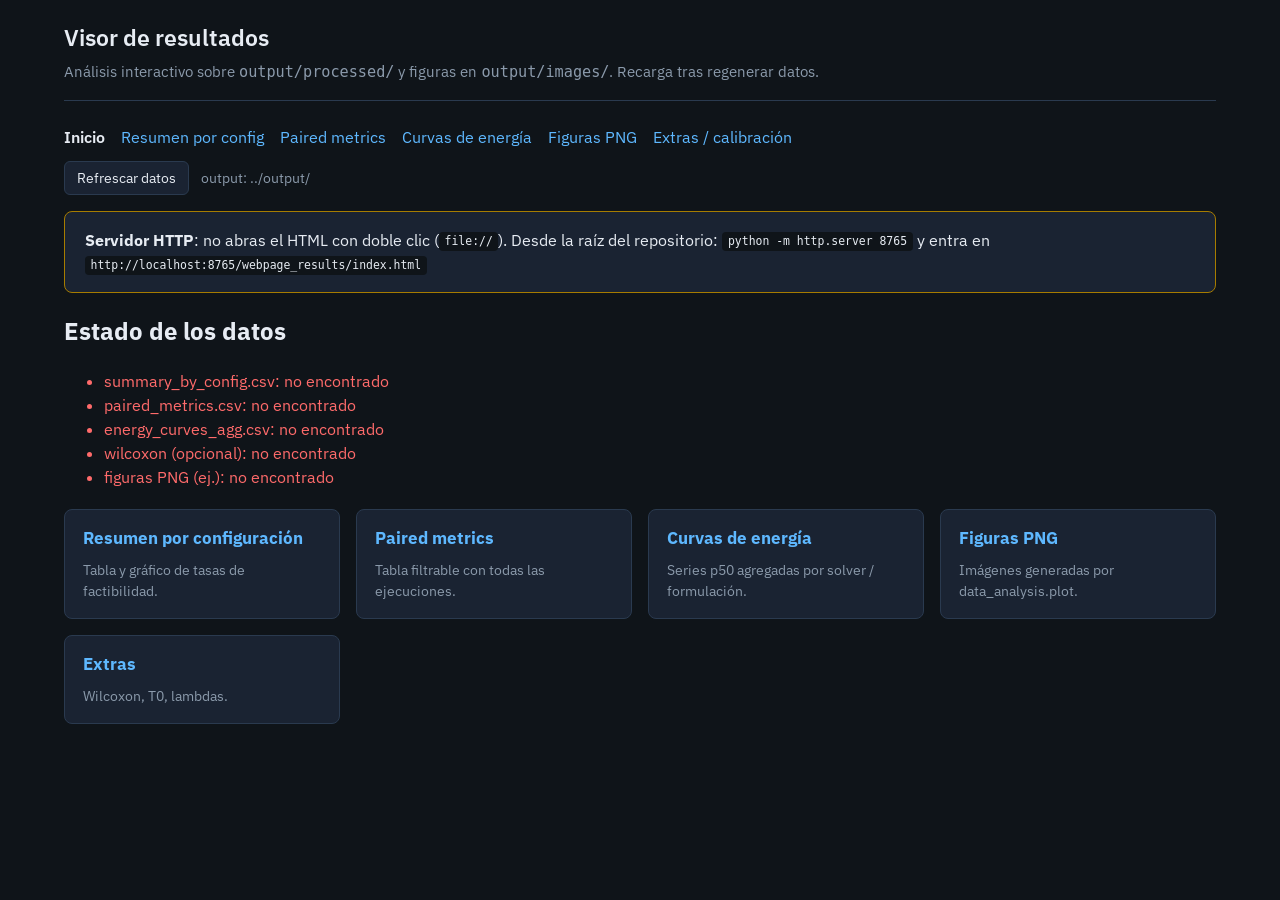
==== webpage_results/index.html @ 47a63ea1 "Local webpage for visualizing results" ====
<!DOCTYPE html>
<html lang="es">
  <head>
    <meta charset="utf-8" />
    <meta name="viewport" content="width=device-width, initial-scale=1" />
    <title>Resultados — Hotel TSP</title>
    <!--
      Abre vía HTTP local (fetch no funciona con file://). Ejemplo:
      cd <raíz del repo> && python -m http.server 8765
      Luego: http://localhost:8765/webpage_results/index.html
      Otro directorio de salida: ?output=/ruta/absoluta/output/
    -->
    <link rel="preconnect" href="https://fonts.googleapis.com" />
    <link
      href="https://fonts.googleapis.com/css2?family=IBM+Plex+Sans:wght@400;600&display=swap"
      rel="stylesheet"
    />
    <link rel="stylesheet" href="css/style.css" />
  </head>
  <body>
    <div class="wrap">
      <header class="site-header">
        <h1>Visor de resultados</h1>
        <p class="lede">
          Análisis interactivo sobre <code>output/processed/</code> y figuras en
          <code>output/images/</code>. Recarga tras regenerar datos.
        </p>
      </header>
      <nav id="site-nav" aria-label="Principal"></nav>

      <div class="callout warn">
        <strong>Servidor HTTP</strong>: no abras el HTML con doble clic (<code>file://</code>).
        Desde la raíz del repositorio:
        <code>python -m http.server 8765</code> y entra en
        <code>http://localhost:8765/webpage_results/index.html</code>
      </div>

      <h2>Estado de los datos</h2>
      <ul id="status-list">
        <li id="st-summary" class="muted">Comprobando…</li>
        <li id="st-paired" class="muted">Comprobando…</li>
        <li id="st-curves" class="muted">Comprobando…</li>
        <li id="st-wilcoxon" class="muted">Comprobando…</li>
        <li id="st-images" class="muted">Comprobando…</li>
      </ul>

      <div class="card-grid">
        <a class="card" href="summary.html">
          <h2>Resumen por configuración</h2>
          <p>Tabla y gráfico de tasas de factibilidad.</p>
        </a>
        <a class="card" href="paired.html">
          <h2>Paired metrics</h2>
          <p>Tabla filtrable con todas las ejecuciones.</p>
        </a>
        <a class="card" href="curves.html">
          <h2>Curvas de energía</h2>
          <p>Series p50 agregadas por solver / formulación.</p>
        </a>
        <a class="card" href="figures.html">
          <h2>Figuras PNG</h2>
          <p>Imágenes generadas por data_analysis.plot.</p>
        </a>
        <a class="card" href="extras.html">
          <h2>Extras</h2>
          <p>Wilcoxon, T0, lambdas.</p>
        </a>
      </div>
    </div>
    <script type="module" src="js/nav.js"></script>
    <script type="module" src="js/home.js"></script>
  </body>
</html>
---- webpage_results/css/style.css ----
:root {
  --bg: #0f1419;
  --surface: #1a2332;
  --text: #e7ecf3;
  --muted: #8b9aab;
  --accent: #5eb8ff;
  --border: #2a3a4f;
  --danger: #ff6b6b;
  --ok: #69db7c;
}

*,
*::before,
*::after {
  box-sizing: border-box;
}

body {
  margin: 0;
  font-family: "IBM Plex Sans", "Segoe UI", system-ui, sans-serif;
  background: var(--bg);
  color: var(--text);
  line-height: 1.5;
  min-height: 100vh;
}

a {
  color: var(--accent);
  text-decoration: none;
}

a:hover {
  text-decoration: underline;
}

.wrap {
  max-width: 1200px;
  margin: 0 auto;
  padding: 1.25rem 1.5rem 3rem;
}

header.site-header {
  border-bottom: 1px solid var(--border);
  margin-bottom: 1.5rem;
  padding-bottom: 1rem;
}

header.site-header h1 {
  margin: 0 0 0.35rem;
  font-size: 1.45rem;
  font-weight: 600;
}

header.site-header .lede {
  margin: 0;
  color: var(--muted);
  font-size: 0.95rem;
}

#site-nav .nav-list {
  display: flex;
  flex-wrap: wrap;
  gap: 0.5rem 1rem;
  list-style: none;
  margin: 0 0 0.75rem;
  padding: 0;
}

#site-nav .nav-list li.active a {
  color: var(--text);
  font-weight: 600;
}

.nav-meta {
  margin: 0;
  display: flex;
  flex-wrap: wrap;
  align-items: center;
  gap: 0.75rem;
  font-size: 0.85rem;
}

.btn {
  background: var(--surface);
  border: 1px solid var(--border);
  color: var(--text);
  padding: 0.35rem 0.75rem;
  border-radius: 6px;
  cursor: pointer;
  font: inherit;
}

.btn:hover {
  border-color: var(--accent);
}

.muted {
  color: var(--muted);
  font-size: 0.85rem;
}

.callout {
  background: var(--surface);
  border: 1px solid var(--border);
  border-radius: 8px;
  padding: 1rem 1.25rem;
  margin: 1rem 0;
}

.callout.warn {
  border-color: #a67c00;
}

.callout code {
  font-size: 0.88em;
  background: var(--bg);
  padding: 0.15rem 0.35rem;
  border-radius: 4px;
}

.card-grid {
  display: grid;
  grid-template-columns: repeat(auto-fill, minmax(240px, 1fr));
  gap: 1rem;
  margin-top: 1.25rem;
}

.card {
  background: var(--surface);
  border: 1px solid var(--border);
  border-radius: 8px;
  padding: 1rem 1.1rem;
}

.card h2 {
  margin: 0 0 0.5rem;
  font-size: 1.05rem;
}

.card p {
  margin: 0;
  font-size: 0.9rem;
  color: var(--muted);
}

.status-ok {
  color: var(--ok);
}

.status-bad {
  color: var(--danger);
}

.chart-box {
  position: relative;
  height: 360px;
  margin: 1rem 0;
}

.chart-box.tall {
  height: 420px;
}

.table-host {
  margin: 1rem 0;
  border: 1px solid var(--border);
  border-radius: 8px;
  overflow: hidden;
}

/* Tabulator dark tweaks */
.tabulator {
  font-size: 0.85rem;
  background: var(--surface) !important;
  border: none !important;
}

.tabulator .tabulator-header {
  background: var(--bg) !important;
  border-bottom: 1px solid var(--border) !important;
}

.tabulator .tabulator-row {
  background: var(--surface) !important;
  border-bottom: 1px solid var(--border) !important;
}

.tabulator .tabulator-row.tabulator-row-even {
  background: #151d28 !important;
}

.json-view {
  background: var(--bg);
  border: 1px solid var(--border);
  border-radius: 8px;
  padding: 1rem;
  overflow: auto;
  max-height: 480px;
  font-family: "IBM Plex Mono", ui-monospace, monospace;
  font-size: 0.8rem;
  white-space: pre-wrap;
  word-break: break-word;
}

.figure-grid {
  display: grid;
  grid-template-columns: repeat(auto-fill, minmax(320px, 1fr));
  gap: 1.25rem;
}

.figure-grid figure {
  margin: 0;
  background: var(--surface);
  border: 1px solid var(--border);
  border-radius: 8px;
  padding: 0.75rem;
}

.figure-grid img {
  width: 100%;
  height: auto;
  display: block;
  border-radius: 4px;
}

.figure-grid figcaption {
  margin-top: 0.5rem;
  font-size: 0.85rem;
  color: var(--muted);
}

.json-file-list {
  list-style: none;
  margin: 0;
  padding: 0;
}

.json-file-list li {
  margin: 0.35rem 0;
}
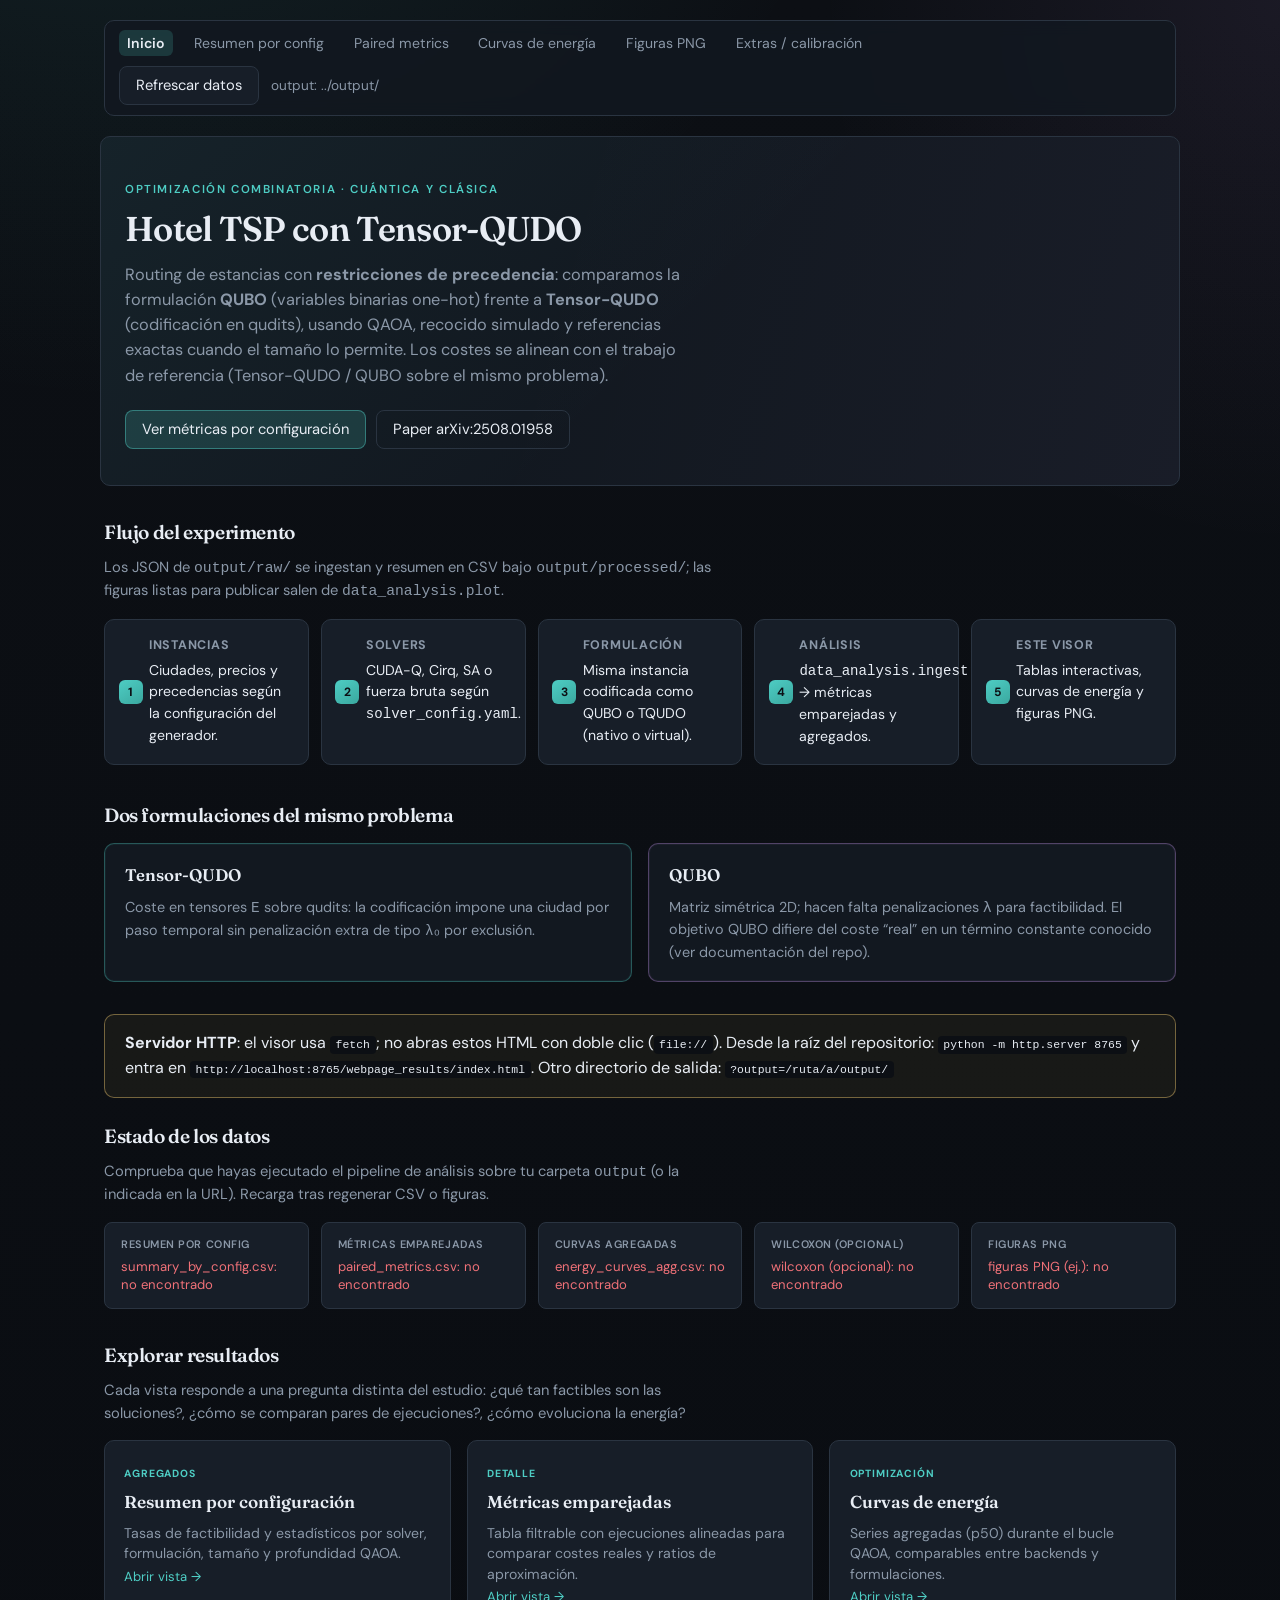
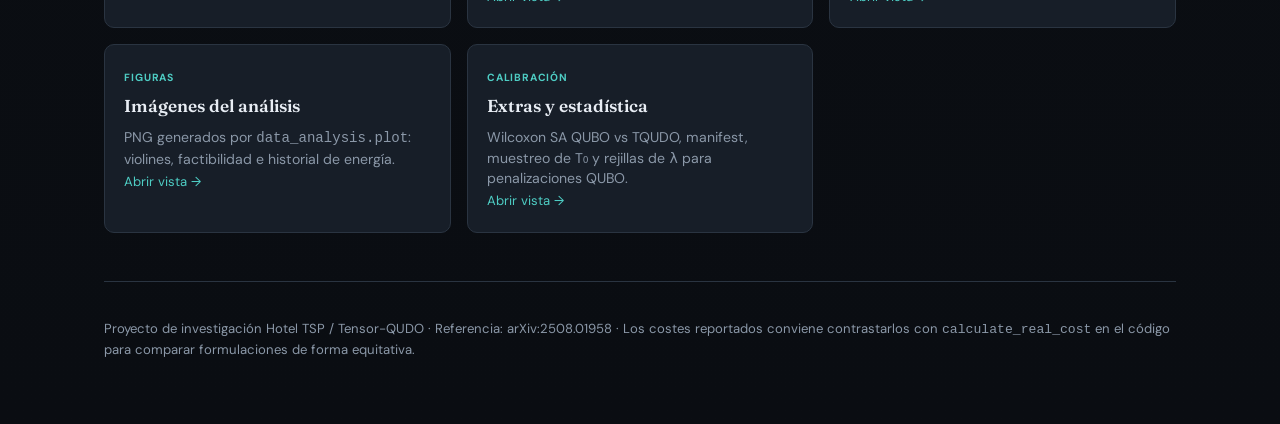
==== commit 02d26fe6: "Updated webpage" ====
--- a/webpage_results/index.html
+++ b/webpage_results/index.html
@@ -3,7 +3,11 @@
   <head>
     <meta charset="utf-8" />
     <meta name="viewport" content="width=device-width, initial-scale=1" />
-    <title>Resultados — Hotel TSP</title>
+    <meta
+      name="description"
+      content="Dashboard de resultados: Hotel TSP con Tensor-QUDO y QUBO — factibilidad, costes y curvas de energía."
+    />
+    <title>Resultados — Hotel TSP · Tensor-QUDO</title>
     <!--
       Abre vía HTTP local (fetch no funciona con file://). Ejemplo:
       cd <raíz del repo> && python -m http.server 8765
@@ -11,61 +15,195 @@
       Otro directorio de salida: ?output=/ruta/absoluta/output/
     -->
     <link rel="preconnect" href="https://fonts.googleapis.com" />
+    <link rel="preconnect" href="https://fonts.gstatic.com" crossorigin />
     <link
-      href="https://fonts.googleapis.com/css2?family=IBM+Plex+Sans:wght@400;600&display=swap"
+      href="https://fonts.googleapis.com/css2?family=DM+Sans:ital,opsz,wght@0,9..40,400;0,9..40,500;0,9..40,600;1,9..40,400&family=Fraunces:ital,opsz,wght@0,9..144,500;0,9..144,600;1,9..144,500&display=swap"
       rel="stylesheet"
     />
     <link rel="stylesheet" href="css/style.css" />
   </head>
   <body>
     <div class="wrap">
-      <header class="site-header">
-        <h1>Visor de resultados</h1>
-        <p class="lede">
-          Análisis interactivo sobre <code>output/processed/</code> y figuras en
-          <code>output/images/</code>. Recarga tras regenerar datos.
-        </p>
+      <nav id="site-nav" aria-label="Principal"></nav>
+
+      <header class="hero" role="banner">
+        <div class="hero-inner">
+          <p class="hero-kicker">Optimización combinatoria · cuántica y clásica</p>
+          <h1>Hotel TSP con Tensor-QUDO</h1>
+          <p class="hero-lede">
+            Routing de estancias con <strong>restricciones de precedencia</strong>: comparamos la
+            formulación <strong>QUBO</strong> (variables binarias one-hot) frente a
+            <strong>Tensor-QUDO</strong> (codificación en qudits), usando QAOA, recocido simulado y
+            referencias exactas cuando el tamaño lo permite. Los costes se alinean con el trabajo de
+            referencia (Tensor-QUDO / QUBO sobre el mismo problema).
+          </p>
+          <div class="hero-actions">
+            <a class="btn btn-primary" href="summary.html">Ver métricas por configuración</a>
+            <a
+              class="btn btn-ghost"
+              href="https://arxiv.org/abs/2508.01958"
+              target="_blank"
+              rel="noopener noreferrer"
+              >Paper arXiv:2508.01958</a
+            >
+          </div>
+        </div>
       </header>
-      <nav id="site-nav" aria-label="Principal"></nav>
+
+      <section class="pipeline" aria-labelledby="pipeline-heading">
+        <h2 id="pipeline-heading" class="section-title">Flujo del experimento</h2>
+        <p class="section-lede">
+          Los JSON de <code>output/raw/</code> se ingestan y resumen en CSV bajo
+          <code>output/processed/</code>; las figuras listas para publicar salen de
+          <code>data_analysis.plot</code>.
+        </p>
+        <ol class="pipeline-steps">
+          <li>
+            <strong>Instancias</strong>
+            Ciudades, precios y precedencias según la configuración del generador.
+          </li>
+          <li>
+            <strong>Solvers</strong>
+            CUDA-Q, Cirq, SA o fuerza bruta según <code>solver_config.yaml</code>.
+          </li>
+          <li>
+            <strong>Formulación</strong>
+            Misma instancia codificada como QUBO o TQUDO (nativo o virtual).
+          </li>
+          <li>
+            <strong>Análisis</strong>
+            <code>data_analysis.ingest</code> → métricas emparejadas y agregados.
+          </li>
+          <li>
+            <strong>Este visor</strong>
+            Tablas interactivas, curvas de energía y figuras PNG.
+          </li>
+        </ol>
+      </section>
+
+      <section class="compare-block" aria-labelledby="compare-heading">
+        <h2 id="compare-heading" class="section-title">Dos formulaciones del mismo problema</h2>
+        <div class="compare-row">
+        <article class="compare-card tqudo">
+          <h3>Tensor-QUDO</h3>
+          <p>
+            Coste en tensores <code>E</code> sobre qudits: la codificación impone una ciudad por
+            paso temporal sin penalización extra de tipo <code>λ₀</code> por exclusión.
+          </p>
+        </article>
+        <article class="compare-card qubo">
+          <h3>QUBO</h3>
+          <p>
+            Matriz simétrica 2D; hacen falta penalizaciones λ para factibilidad. El objetivo QUBO
+            difiere del coste “real” en un término constante conocido (ver documentación del repo).
+          </p>
+        </article>
+        </div>
+      </section>
 
       <div class="callout warn">
-        <strong>Servidor HTTP</strong>: no abras el HTML con doble clic (<code>file://</code>).
-        Desde la raíz del repositorio:
+        <strong>Servidor HTTP</strong>: el visor usa <code>fetch</code>; no abras estos HTML con
+        doble clic (<code>file://</code>). Desde la raíz del repositorio:
         <code>python -m http.server 8765</code> y entra en
-        <code>http://localhost:8765/webpage_results/index.html</code>
+        <code>http://localhost:8765/webpage_results/index.html</code>. Otro directorio de salida:
+        <code>?output=/ruta/a/output/</code>
       </div>
 
-      <h2>Estado de los datos</h2>
-      <ul id="status-list">
-        <li id="st-summary" class="muted">Comprobando…</li>
-        <li id="st-paired" class="muted">Comprobando…</li>
-        <li id="st-curves" class="muted">Comprobando…</li>
-        <li id="st-wilcoxon" class="muted">Comprobando…</li>
-        <li id="st-images" class="muted">Comprobando…</li>
-      </ul>
-
-      <div class="card-grid">
-        <a class="card" href="summary.html">
-          <h2>Resumen por configuración</h2>
-          <p>Tabla y gráfico de tasas de factibilidad.</p>
-        </a>
-        <a class="card" href="paired.html">
-          <h2>Paired metrics</h2>
-          <p>Tabla filtrable con todas las ejecuciones.</p>
-        </a>
-        <a class="card" href="curves.html">
-          <h2>Curvas de energía</h2>
-          <p>Series p50 agregadas por solver / formulación.</p>
-        </a>
-        <a class="card" href="figures.html">
-          <h2>Figuras PNG</h2>
-          <p>Imágenes generadas por data_analysis.plot.</p>
-        </a>
-        <a class="card" href="extras.html">
-          <h2>Extras</h2>
-          <p>Wilcoxon, T0, lambdas.</p>
-        </a>
-      </div>
+      <section class="status-section" aria-labelledby="status-heading">
+        <h2 id="status-heading" class="section-title">Estado de los datos</h2>
+        <p class="section-lede">
+          Comprueba que hayas ejecutado el pipeline de análisis sobre tu carpeta
+          <code>output</code> (o la indicada en la URL). Recarga tras regenerar CSV o figuras.
+        </p>
+        <ul id="status-list" class="status-grid">
+          <li id="st-summary">
+            <span class="status-label">Resumen por config</span>
+            <span class="status-value muted">Comprobando…</span>
+          </li>
+          <li id="st-paired">
+            <span class="status-label">Métricas emparejadas</span>
+            <span class="status-value muted">Comprobando…</span>
+          </li>
+          <li id="st-curves">
+            <span class="status-label">Curvas agregadas</span>
+            <span class="status-value muted">Comprobando…</span>
+          </li>
+          <li id="st-wilcoxon">
+            <span class="status-label">Wilcoxon (opcional)</span>
+            <span class="status-value muted">Comprobando…</span>
+          </li>
+          <li id="st-images">
+            <span class="status-label">Figuras PNG</span>
+            <span class="status-value muted">Comprobando…</span>
+          </li>
+        </ul>
+      </section>
+
+      <section aria-labelledby="explore-heading">
+        <h2 id="explore-heading" class="section-title">Explorar resultados</h2>
+        <p class="section-lede">
+          Cada vista responde a una pregunta distinta del estudio: ¿qué tan factibles son las
+          soluciones?, ¿cómo se comparan pares de ejecuciones?, ¿cómo evoluciona la energía?
+        </p>
+        <div class="card-grid">
+          <a class="card" href="summary.html">
+            <span class="card-tag">Agregados</span>
+            <h2>Resumen por configuración</h2>
+            <p>
+              Tasas de factibilidad y estadísticos por solver, formulación, tamaño y profundidad
+              QAOA.
+            </p>
+            <span class="card-arrow">Abrir vista →</span>
+          </a>
+          <a class="card" href="paired.html">
+            <span class="card-tag">Detalle</span>
+            <h2>Métricas emparejadas</h2>
+            <p>
+              Tabla filtrable con ejecuciones alineadas para comparar costes reales y ratios de
+              aproximación.
+            </p>
+            <span class="card-arrow">Abrir vista →</span>
+          </a>
+          <a class="card" href="curves.html">
+            <span class="card-tag">Optimización</span>
+            <h2>Curvas de energía</h2>
+            <p>
+              Series agregadas (p50) durante el bucle QAOA, comparables entre backends y
+              formulaciones.
+            </p>
+            <span class="card-arrow">Abrir vista →</span>
+          </a>
+          <a class="card" href="figures.html">
+            <span class="card-tag">Figuras</span>
+            <h2>Imágenes del análisis</h2>
+            <p>
+              PNG generados por <code>data_analysis.plot</code>: violines, factibilidad e historial
+              de energía.
+            </p>
+            <span class="card-arrow">Abrir vista →</span>
+          </a>
+          <a class="card" href="extras.html">
+            <span class="card-tag">Calibración</span>
+            <h2>Extras y estadística</h2>
+            <p>
+              Wilcoxon SA QUBO vs TQUDO, manifest, muestreo de T₀ y rejillas de λ para penalizaciones
+              QUBO.
+            </p>
+            <span class="card-arrow">Abrir vista →</span>
+          </a>
+        </div>
+      </section>
+
+      <footer class="site-footer">
+        <p>
+          Proyecto de investigación Hotel TSP / Tensor-QUDO · Referencia:
+          <a href="https://arxiv.org/abs/2508.01958" target="_blank" rel="noopener noreferrer"
+            >arXiv:2508.01958</a
+          >
+          · Los costes reportados conviene contrastarlos con <code>calculate_real_cost</code> en el
+          código para comparar formulaciones de forma equitativa.
+        </p>
+      </footer>
     </div>
     <script type="module" src="js/nav.js"></script>
     <script type="module" src="js/home.js"></script>
--- a/webpage_results/css/style.css
+++ b/webpage_results/css/style.css
@@ -1,12 +1,19 @@
 :root {
-  --bg: #0f1419;
-  --surface: #1a2332;
-  --text: #e7ecf3;
-  --muted: #8b9aab;
-  --accent: #5eb8ff;
-  --border: #2a3a4f;
-  --danger: #ff6b6b;
-  --ok: #69db7c;
+  --bg: #0c0f14;
+  --bg-elevated: #121820;
+  --surface: #171e28;
+  --text: #e8edf4;
+  --muted: #8b98a8;
+  --accent: #4ecdc4;
+  --accent-soft: rgba(78, 205, 196, 0.18);
+  --accent-2: #c792ea;
+  --border: #2a3441;
+  --danger: #f07178;
+  --ok: #7fd99a;
+  --warn: #e6c06d;
+  --radius: 10px;
+  --font-sans: "DM Sans", "Segoe UI", system-ui, sans-serif;
+  --font-display: "Fraunces", "Georgia", serif;
 }
 
 *,
@@ -17,10 +24,14 @@
 
 body {
   margin: 0;
-  font-family: "IBM Plex Sans", "Segoe UI", system-ui, sans-serif;
+  font-family: var(--font-sans);
   background: var(--bg);
-  color: var(--text);
-  line-height: 1.5;
+  background-image:
+    radial-gradient(ellipse 120% 80% at 10% -20%, rgba(78, 205, 196, 0.12), transparent 50%),
+    radial-gradient(ellipse 80% 60% at 100% 0%, rgba(199, 146, 234, 0.08), transparent 45%),
+    linear-gradient(180deg, var(--bg) 0%, #0a0d12 100%);
+  color: var(--text);
+  line-height: 1.55;
   min-height: 100vh;
 }
 
@@ -31,84 +42,282 @@
 
 a:hover {
   text-decoration: underline;
+  text-underline-offset: 3px;
 }
 
 .wrap {
-  max-width: 1200px;
+  max-width: 1120px;
   margin: 0 auto;
-  padding: 1.25rem 1.5rem 3rem;
-}
-
-header.site-header {
-  border-bottom: 1px solid var(--border);
-  margin-bottom: 1.5rem;
-  padding-bottom: 1rem;
-}
-
-header.site-header h1 {
-  margin: 0 0 0.35rem;
-  font-size: 1.45rem;
-  font-weight: 600;
-}
-
-header.site-header .lede {
-  margin: 0;
-  color: var(--muted);
-  font-size: 0.95rem;
-}
-
-#site-nav .nav-list {
+  padding: 1.25rem 1.5rem 3.5rem;
+}
+
+/* —— Hero (home) —— */
+.hero {
+  position: relative;
+  padding: 2rem 1.5rem 2.25rem;
+  margin: 0 -0.25rem 2rem;
+  border-radius: var(--radius);
+  border: 1px solid var(--border);
+  background:
+    linear-gradient(135deg, rgba(78, 205, 196, 0.06) 0%, transparent 55%),
+    var(--bg-elevated);
+  overflow: hidden;
+}
+
+.hero::after {
+  content: "";
+  position: absolute;
+  inset: 0;
+  background: linear-gradient(105deg, transparent 40%, rgba(199, 146, 234, 0.04) 100%);
+  pointer-events: none;
+}
+
+.hero-inner {
+  position: relative;
+  z-index: 1;
+}
+
+.hero-kicker {
+  display: inline-block;
+  font-size: 0.72rem;
+  font-weight: 600;
+  letter-spacing: 0.14em;
+  text-transform: uppercase;
+  color: var(--accent);
+  margin-bottom: 0.6rem;
+}
+
+.hero h1 {
+  margin: 0 0 0.75rem;
+  font-family: var(--font-display);
+  font-size: clamp(1.65rem, 4vw, 2.15rem);
+  font-weight: 600;
+  font-optical-sizing: auto;
+  line-height: 1.2;
+  letter-spacing: -0.02em;
+}
+
+.hero-lede {
+  margin: 0 0 1.35rem;
+  max-width: 52ch;
+  color: var(--muted);
+  font-size: 1.02rem;
+}
+
+.hero-actions {
   display: flex;
   flex-wrap: wrap;
-  gap: 0.5rem 1rem;
-  list-style: none;
-  margin: 0 0 0.75rem;
-  padding: 0;
-}
-
-#site-nav .nav-list li.active a {
-  color: var(--text);
-  font-weight: 600;
-}
-
-.nav-meta {
-  margin: 0;
-  display: flex;
-  flex-wrap: wrap;
+  gap: 0.65rem;
   align-items: center;
-  gap: 0.75rem;
-  font-size: 0.85rem;
 }
 
 .btn {
+  display: inline-flex;
+  align-items: center;
+  justify-content: center;
+  gap: 0.35rem;
   background: var(--surface);
   border: 1px solid var(--border);
   color: var(--text);
-  padding: 0.35rem 0.75rem;
-  border-radius: 6px;
+  padding: 0.45rem 1rem;
+  border-radius: 8px;
   cursor: pointer;
   font: inherit;
+  font-size: 0.92rem;
+  text-decoration: none;
+  transition: border-color 0.15s ease, background 0.15s ease;
 }
 
 .btn:hover {
   border-color: var(--accent);
-}
-
-.muted {
-  color: var(--muted);
-  font-size: 0.85rem;
+  text-decoration: none;
+}
+
+.btn-primary {
+  background: var(--accent-soft);
+  border-color: rgba(78, 205, 196, 0.45);
+  color: var(--text);
+}
+
+.btn-primary:hover {
+  background: rgba(78, 205, 196, 0.28);
+  border-color: var(--accent);
+}
+
+.btn-ghost {
+  background: transparent;
+}
+
+/* —— Section titles —— */
+.section-title {
+  font-family: var(--font-display);
+  font-size: 1.2rem;
+  font-weight: 600;
+  margin: 0 0 0.85rem;
+  letter-spacing: -0.02em;
+}
+
+.section-lede {
+  margin: -0.35rem 0 1rem;
+  color: var(--muted);
+  font-size: 0.92rem;
+  max-width: 62ch;
+}
+
+/* —— Experiment pipeline —— */
+.pipeline {
+  margin-bottom: 2.25rem;
+}
+
+.pipeline-steps {
+  display: grid;
+  grid-template-columns: repeat(auto-fit, minmax(140px, 1fr));
+  gap: 0.75rem;
+  list-style: none;
+  margin: 0;
+  padding: 0;
+  counter-reset: step;
+}
+
+.pipeline-steps li {
+  position: relative;
+  padding: 1rem 1rem 1rem 2.75rem;
+  background: var(--surface);
+  border: 1px solid var(--border);
+  border-radius: var(--radius);
+  font-size: 0.88rem;
+  color: var(--text);
+}
+
+.pipeline-steps li::before {
+  counter-increment: step;
+  content: counter(step);
+  position: absolute;
+  left: 0.85rem;
+  top: 50%;
+  transform: translateY(-50%);
+  width: 1.5rem;
+  height: 1.5rem;
+  display: flex;
+  align-items: center;
+  justify-content: center;
+  font-size: 0.75rem;
+  font-weight: 700;
+  color: var(--bg);
+  background: linear-gradient(145deg, var(--accent), #3aa89f);
+  border-radius: 6px;
+}
+
+.pipeline-steps strong {
+  display: block;
+  font-size: 0.78rem;
+  text-transform: uppercase;
+  letter-spacing: 0.06em;
+  color: var(--muted);
+  margin-bottom: 0.25rem;
+}
+
+.visually-hidden {
+  position: absolute;
+  width: 1px;
+  height: 1px;
+  padding: 0;
+  margin: -1px;
+  overflow: hidden;
+  clip: rect(0, 0, 0, 0);
+  white-space: nowrap;
+  border: 0;
+}
+
+/* —— Formulation compare —— */
+.compare-block {
+  margin-bottom: 2rem;
+}
+
+.compare-block > .section-title {
+  margin-bottom: 0.75rem;
+}
+
+.compare-row {
+  display: grid;
+  grid-template-columns: repeat(auto-fit, minmax(260px, 1fr));
+  gap: 1rem;
+}
+
+.compare-card {
+  padding: 1.15rem 1.25rem;
+  border-radius: var(--radius);
+  border: 1px solid var(--border);
+  background: var(--bg-elevated);
+}
+
+.compare-card h3 {
+  margin: 0 0 0.5rem;
+  font-family: var(--font-display);
+  font-size: 1.05rem;
+  font-weight: 600;
+}
+
+.compare-card p {
+  margin: 0;
+  font-size: 0.9rem;
+  color: var(--muted);
+}
+
+.compare-card.tqudo {
+  border-color: rgba(78, 205, 196, 0.35);
+  box-shadow: inset 0 0 0 1px rgba(78, 205, 196, 0.06);
+}
+
+.compare-card.qubo {
+  border-color: rgba(199, 146, 234, 0.35);
+  box-shadow: inset 0 0 0 1px rgba(199, 146, 234, 0.06);
+}
+
+/* —— Status grid (home) —— */
+.status-section {
+  margin-bottom: 2rem;
+}
+
+.status-grid {
+  display: grid;
+  grid-template-columns: repeat(auto-fill, minmax(200px, 1fr));
+  gap: 0.75rem;
+  list-style: none;
+  margin: 0;
+  padding: 0;
+}
+
+.status-grid li {
+  padding: 0.85rem 1rem;
+  background: var(--surface);
+  border: 1px solid var(--border);
+  border-radius: 8px;
+  font-size: 0.82rem;
+  line-height: 1.4;
+}
+
+.status-grid li .status-label {
+  display: block;
+  font-size: 0.68rem;
+  font-weight: 600;
+  text-transform: uppercase;
+  letter-spacing: 0.05em;
+  color: var(--muted);
+  margin-bottom: 0.35rem;
 }
 
 .callout {
   background: var(--surface);
   border: 1px solid var(--border);
-  border-radius: 8px;
+  border-radius: var(--radius);
   padding: 1rem 1.25rem;
-  margin: 1rem 0;
+  margin: 1rem 0 1.5rem;
 }
 
 .callout.warn {
-  border-color: #a67c00;
+  border-color: rgba(230, 192, 109, 0.45);
+  background: rgba(230, 192, 109, 0.06);
 }
 
 .callout code {
@@ -118,29 +327,163 @@
   border-radius: 4px;
 }
 
+/* —— Site header (subpages) —— */
+header.site-header {
+  border-bottom: 1px solid var(--border);
+  margin-bottom: 1.5rem;
+  padding-bottom: 1.1rem;
+}
+
+header.site-header h1 {
+  margin: 0 0 0.4rem;
+  font-family: var(--font-display);
+  font-size: 1.55rem;
+  font-weight: 600;
+  letter-spacing: -0.02em;
+}
+
+header.site-header .lede {
+  margin: 0;
+  color: var(--muted);
+  font-size: 0.95rem;
+}
+
+.header-context {
+  margin: 0.65rem 0 0;
+  padding-left: 0.85rem;
+  border-left: 3px solid var(--accent);
+  font-size: 0.9rem;
+  color: var(--text);
+  opacity: 0.92;
+}
+
+/* —— Nav —— */
+.nav-shell {
+  margin-bottom: 1.25rem;
+  padding: 0.65rem 0.85rem;
+  background: rgba(18, 24, 32, 0.85);
+  border: 1px solid var(--border);
+  border-radius: var(--radius);
+  backdrop-filter: blur(8px);
+}
+
+#site-nav .nav-list {
+  display: flex;
+  flex-wrap: wrap;
+  gap: 0.35rem 0.85rem;
+  list-style: none;
+  margin: 0 0 0.6rem;
+  padding: 0;
+}
+
+#site-nav .nav-list a {
+  padding: 0.25rem 0.5rem;
+  border-radius: 6px;
+  text-decoration: none;
+  color: var(--muted);
+  font-size: 0.88rem;
+}
+
+#site-nav .nav-list a:hover {
+  color: var(--text);
+  background: rgba(78, 205, 196, 0.08);
+  text-decoration: none;
+}
+
+#site-nav .nav-list li.active a {
+  color: var(--text);
+  font-weight: 600;
+  background: var(--accent-soft);
+}
+
+.nav-meta {
+  margin: 0;
+  display: flex;
+  flex-wrap: wrap;
+  align-items: center;
+  gap: 0.75rem;
+  font-size: 0.82rem;
+}
+
+.muted {
+  color: var(--muted);
+  font-size: 0.85rem;
+}
+
+/* —— Cards (home links) —— */
 .card-grid {
   display: grid;
-  grid-template-columns: repeat(auto-fill, minmax(240px, 1fr));
+  grid-template-columns: repeat(auto-fill, minmax(260px, 1fr));
   gap: 1rem;
-  margin-top: 1.25rem;
-}
-
-.card {
+  margin-top: 0.5rem;
+}
+
+a.card {
+  display: block;
   background: var(--surface);
   border: 1px solid var(--border);
-  border-radius: 8px;
-  padding: 1rem 1.1rem;
+  border-radius: var(--radius);
+  padding: 1.15rem 1.2rem;
+  text-decoration: none;
+  color: inherit;
+  transition:
+    transform 0.18s ease,
+    border-color 0.18s ease,
+    box-shadow 0.18s ease;
+}
+
+a.card:hover {
+  transform: translateY(-2px);
+  border-color: rgba(78, 205, 196, 0.45);
+  box-shadow: 0 12px 28px rgba(0, 0, 0, 0.35);
+  text-decoration: none;
+}
+
+.card-tag {
+  display: inline-block;
+  font-size: 0.65rem;
+  font-weight: 700;
+  letter-spacing: 0.08em;
+  text-transform: uppercase;
+  color: var(--accent);
+  margin-bottom: 0.45rem;
 }
 
 .card h2 {
-  margin: 0 0 0.5rem;
-  font-size: 1.05rem;
+  margin: 0 0 0.45rem;
+  font-family: var(--font-display);
+  font-size: 1.08rem;
+  font-weight: 600;
 }
 
 .card p {
   margin: 0;
-  font-size: 0.9rem;
-  color: var(--muted);
+  font-size: 0.88rem;
+  color: var(--muted);
+  line-height: 1.45;
+}
+
+.card-arrow {
+  margin-top: 0.75rem;
+  font-size: 0.82rem;
+  color: var(--accent);
+}
+
+/* —— Footer —— */
+.site-footer {
+  margin-top: 3rem;
+  padding-top: 1.5rem;
+  border-top: 1px solid var(--border);
+  font-size: 0.82rem;
+  color: var(--muted);
+}
+
+.site-footer a {
+  color: var(--muted);
+}
+
+.site-footer a:hover {
+  color: var(--accent);
 }
 
 .status-ok {
@@ -164,7 +507,7 @@
 .table-host {
   margin: 1rem 0;
   border: 1px solid var(--border);
-  border-radius: 8px;
+  border-radius: var(--radius);
   overflow: hidden;
 }
 
@@ -186,13 +529,13 @@
 }
 
 .tabulator .tabulator-row.tabulator-row-even {
-  background: #151d28 !important;
+  background: #141a22 !important;
 }
 
 .json-view {
   background: var(--bg);
   border: 1px solid var(--border);
-  border-radius: 8px;
+  border-radius: var(--radius);
   padding: 1rem;
   overflow: auto;
   max-height: 480px;
@@ -212,7 +555,7 @@
   margin: 0;
   background: var(--surface);
   border: 1px solid var(--border);
-  border-radius: 8px;
+  border-radius: var(--radius);
   padding: 0.75rem;
 }
 
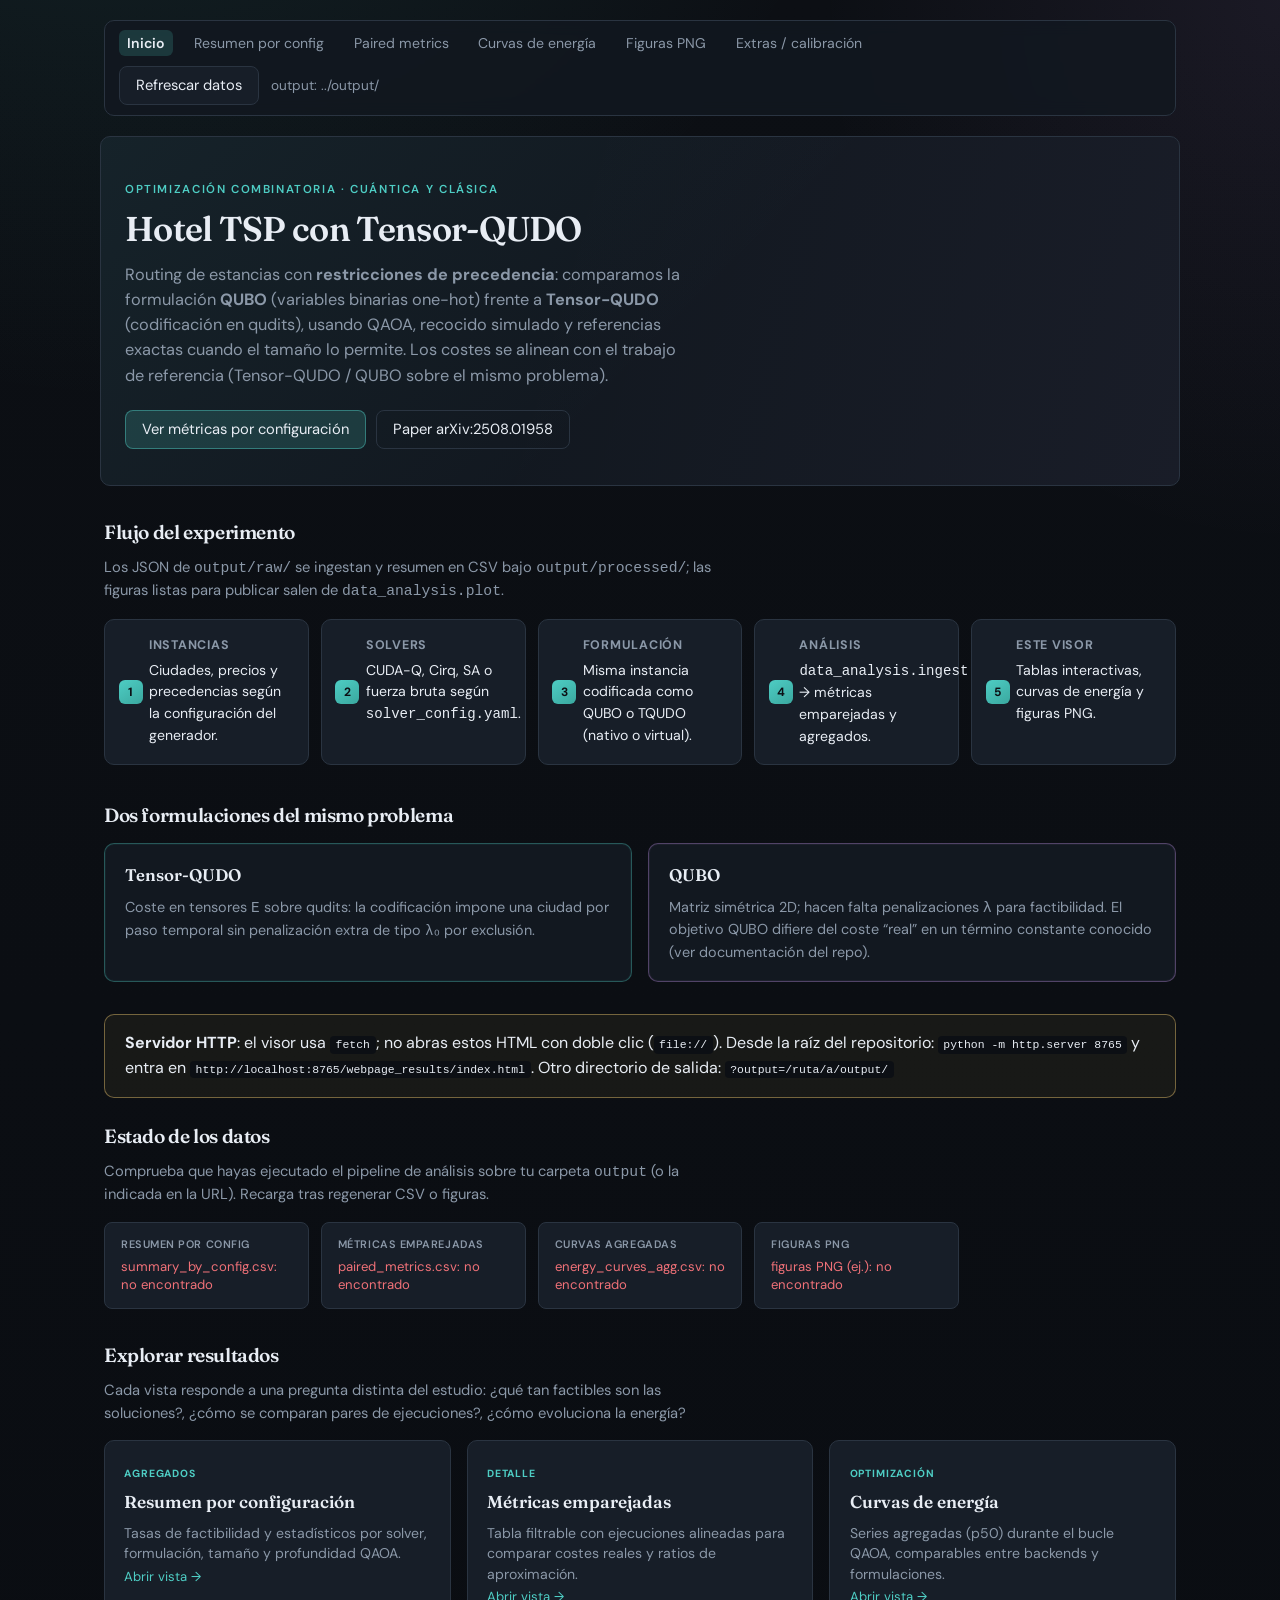
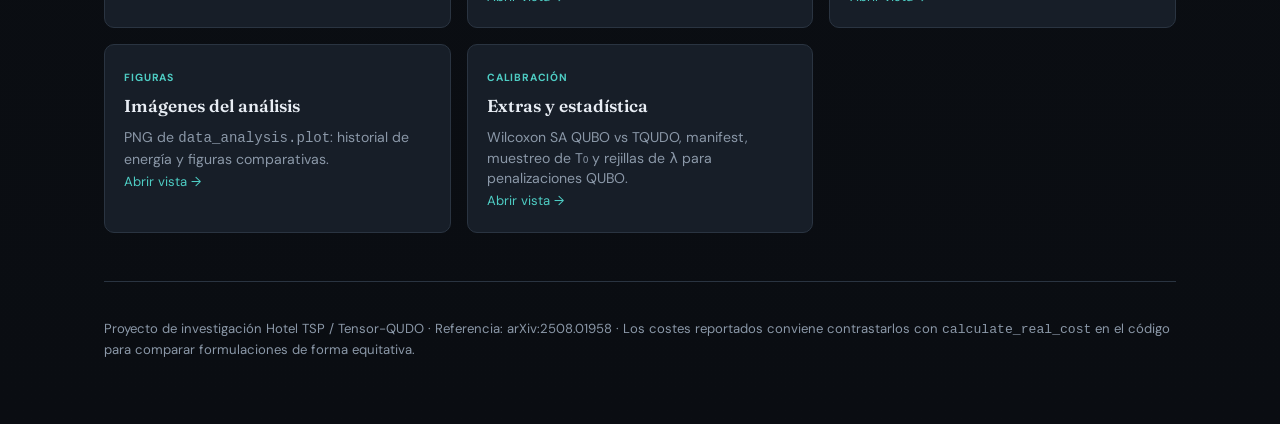
==== commit 49aec97d: "Data analysis complete included" ====
--- a/webpage_results/index.html
+++ b/webpage_results/index.html
@@ -128,10 +128,6 @@
             <span class="status-label">Curvas agregadas</span>
             <span class="status-value muted">Comprobando…</span>
           </li>
-          <li id="st-wilcoxon">
-            <span class="status-label">Wilcoxon (opcional)</span>
-            <span class="status-value muted">Comprobando…</span>
-          </li>
           <li id="st-images">
             <span class="status-label">Figuras PNG</span>
             <span class="status-value muted">Comprobando…</span>
@@ -177,8 +173,7 @@
             <span class="card-tag">Figuras</span>
             <h2>Imágenes del análisis</h2>
             <p>
-              PNG generados por <code>data_analysis.plot</code>: violines, factibilidad e historial
-              de energía.
+              PNG de <code>data_analysis.plot</code>: historial de energía y figuras comparativas.
             </p>
             <span class="card-arrow">Abrir vista →</span>
           </a>
